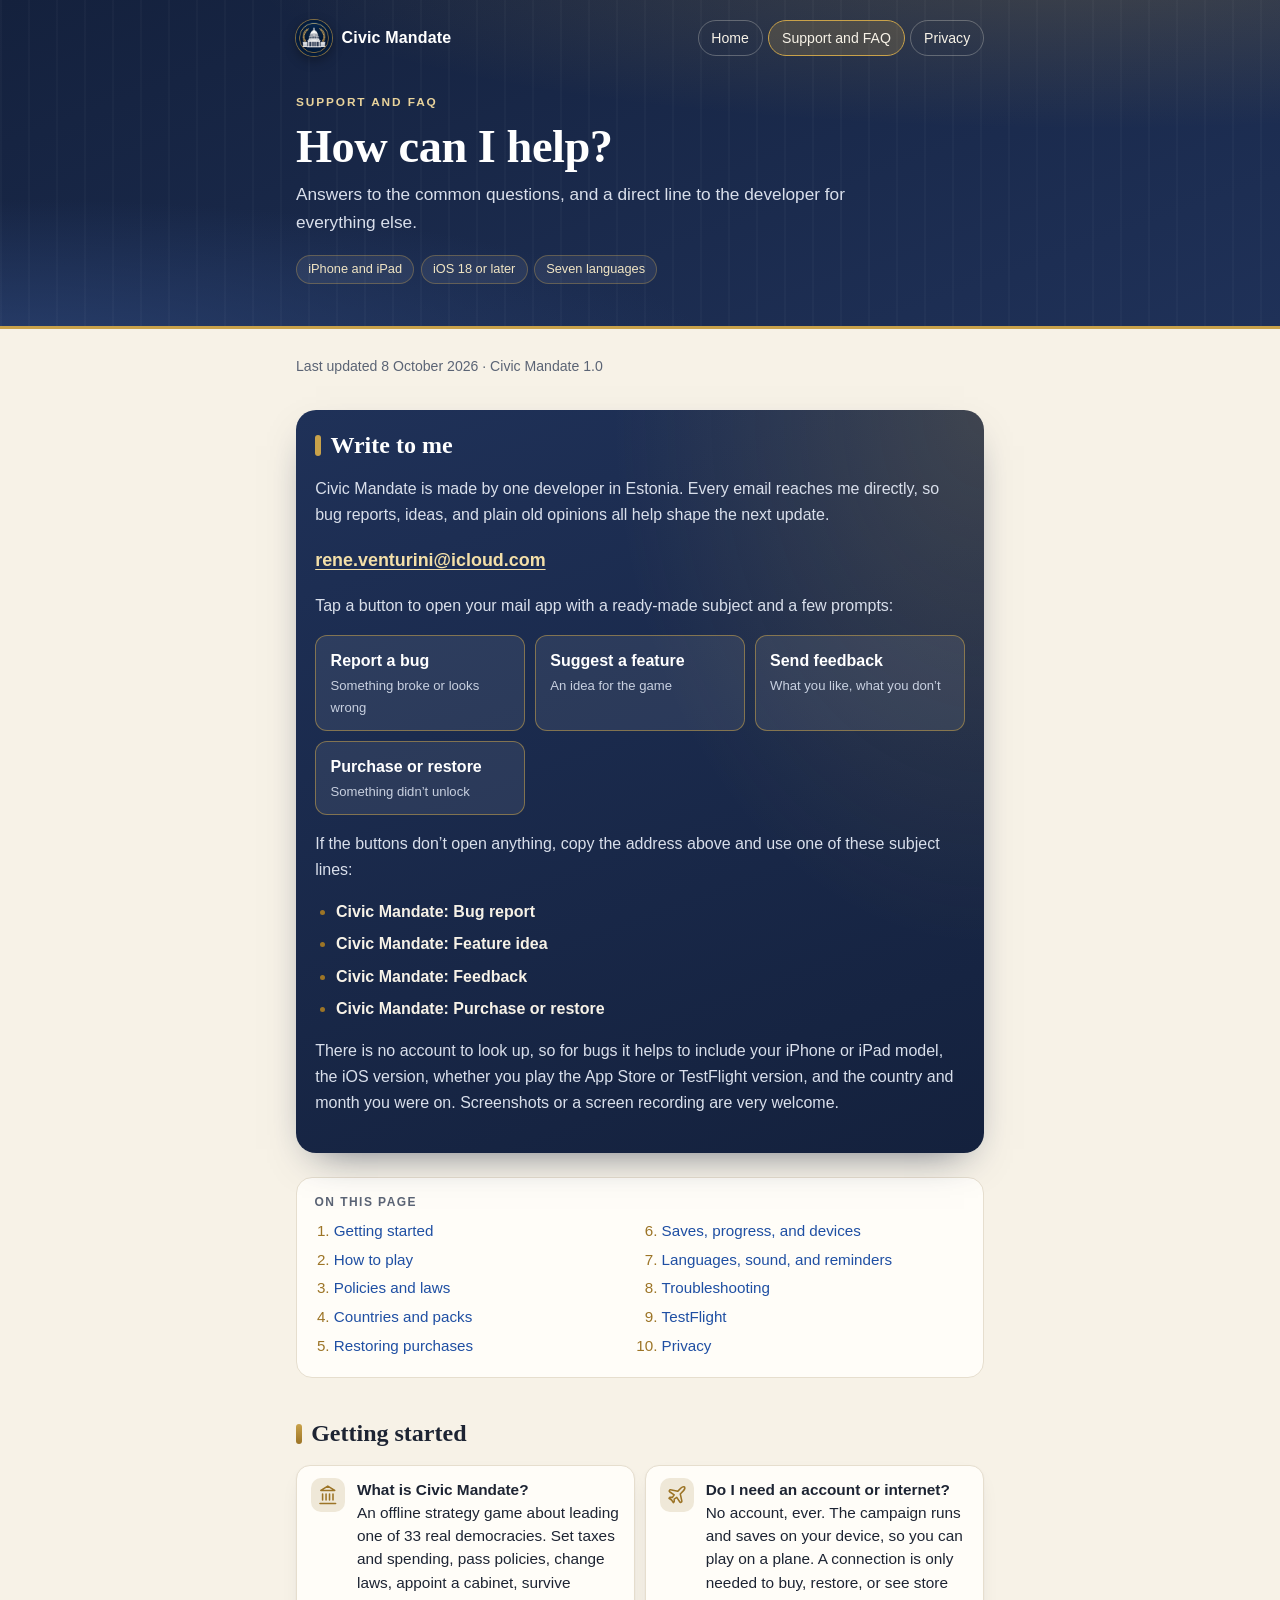
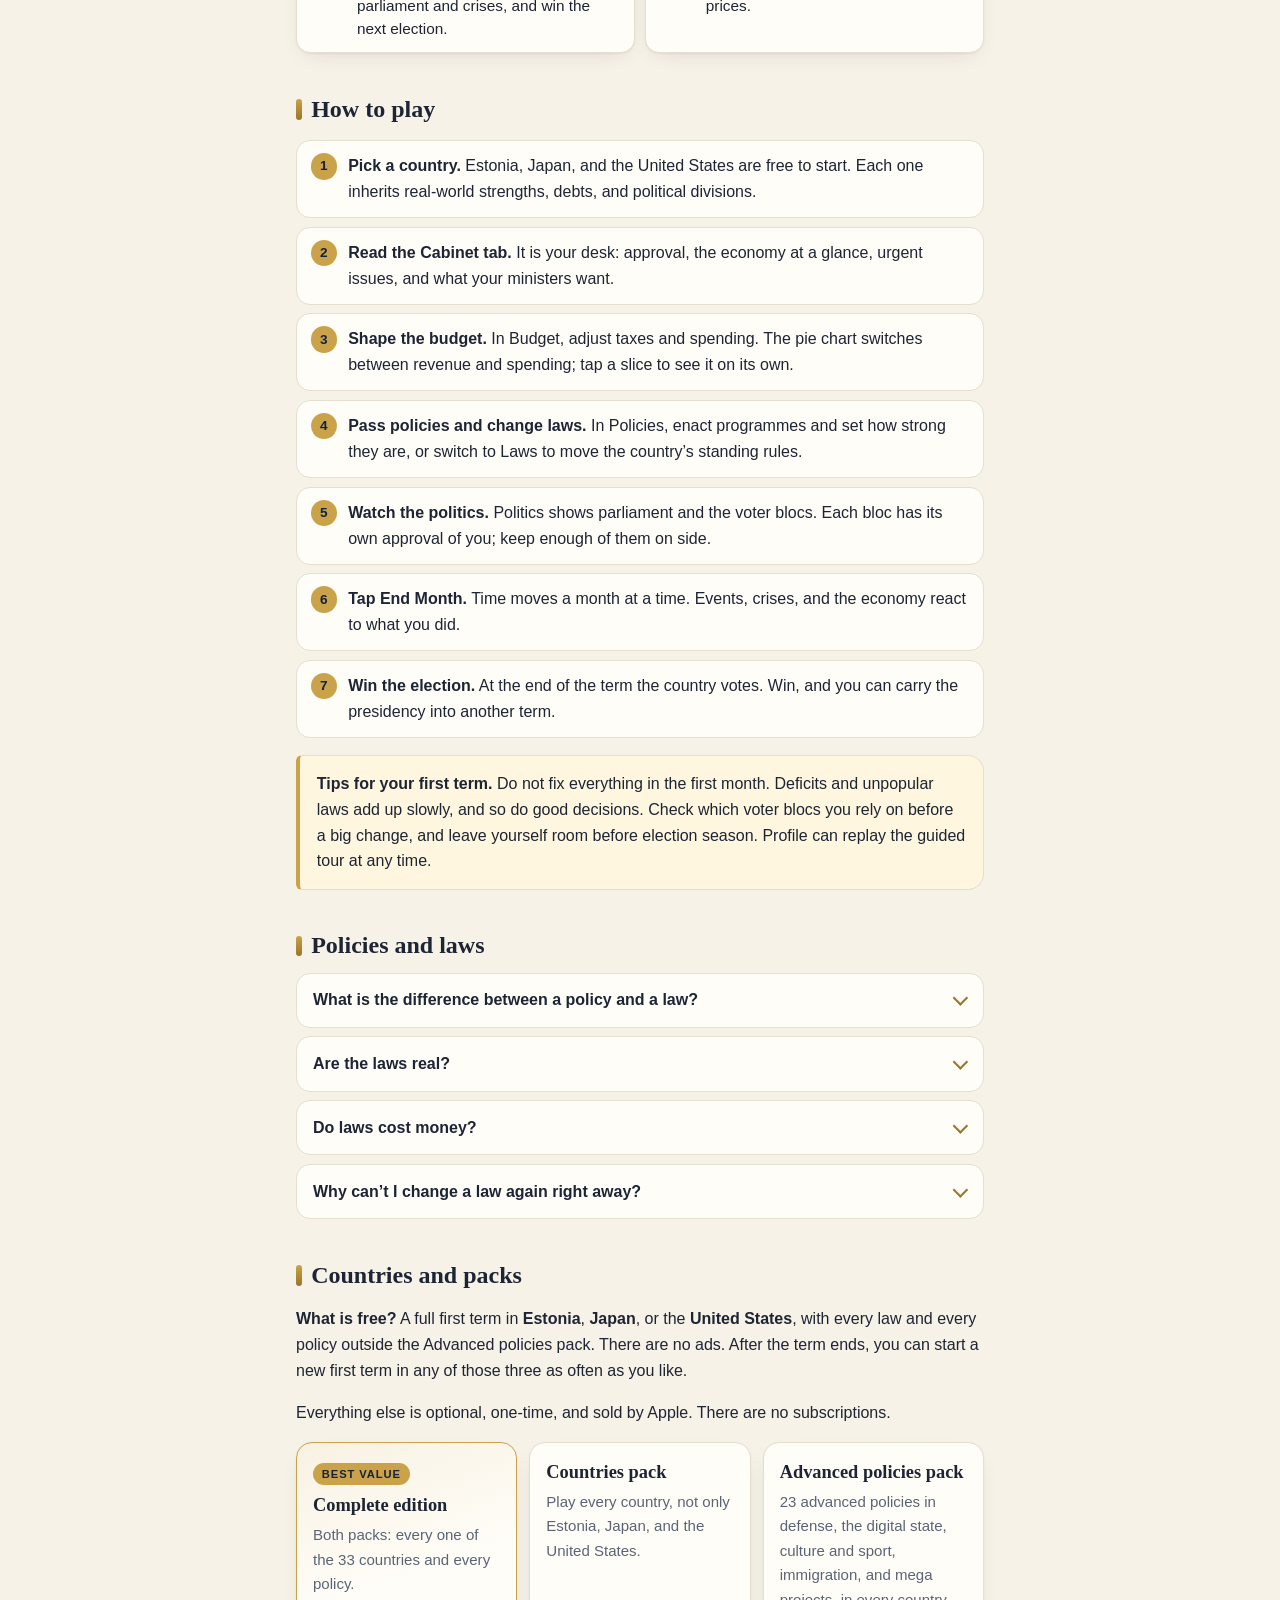
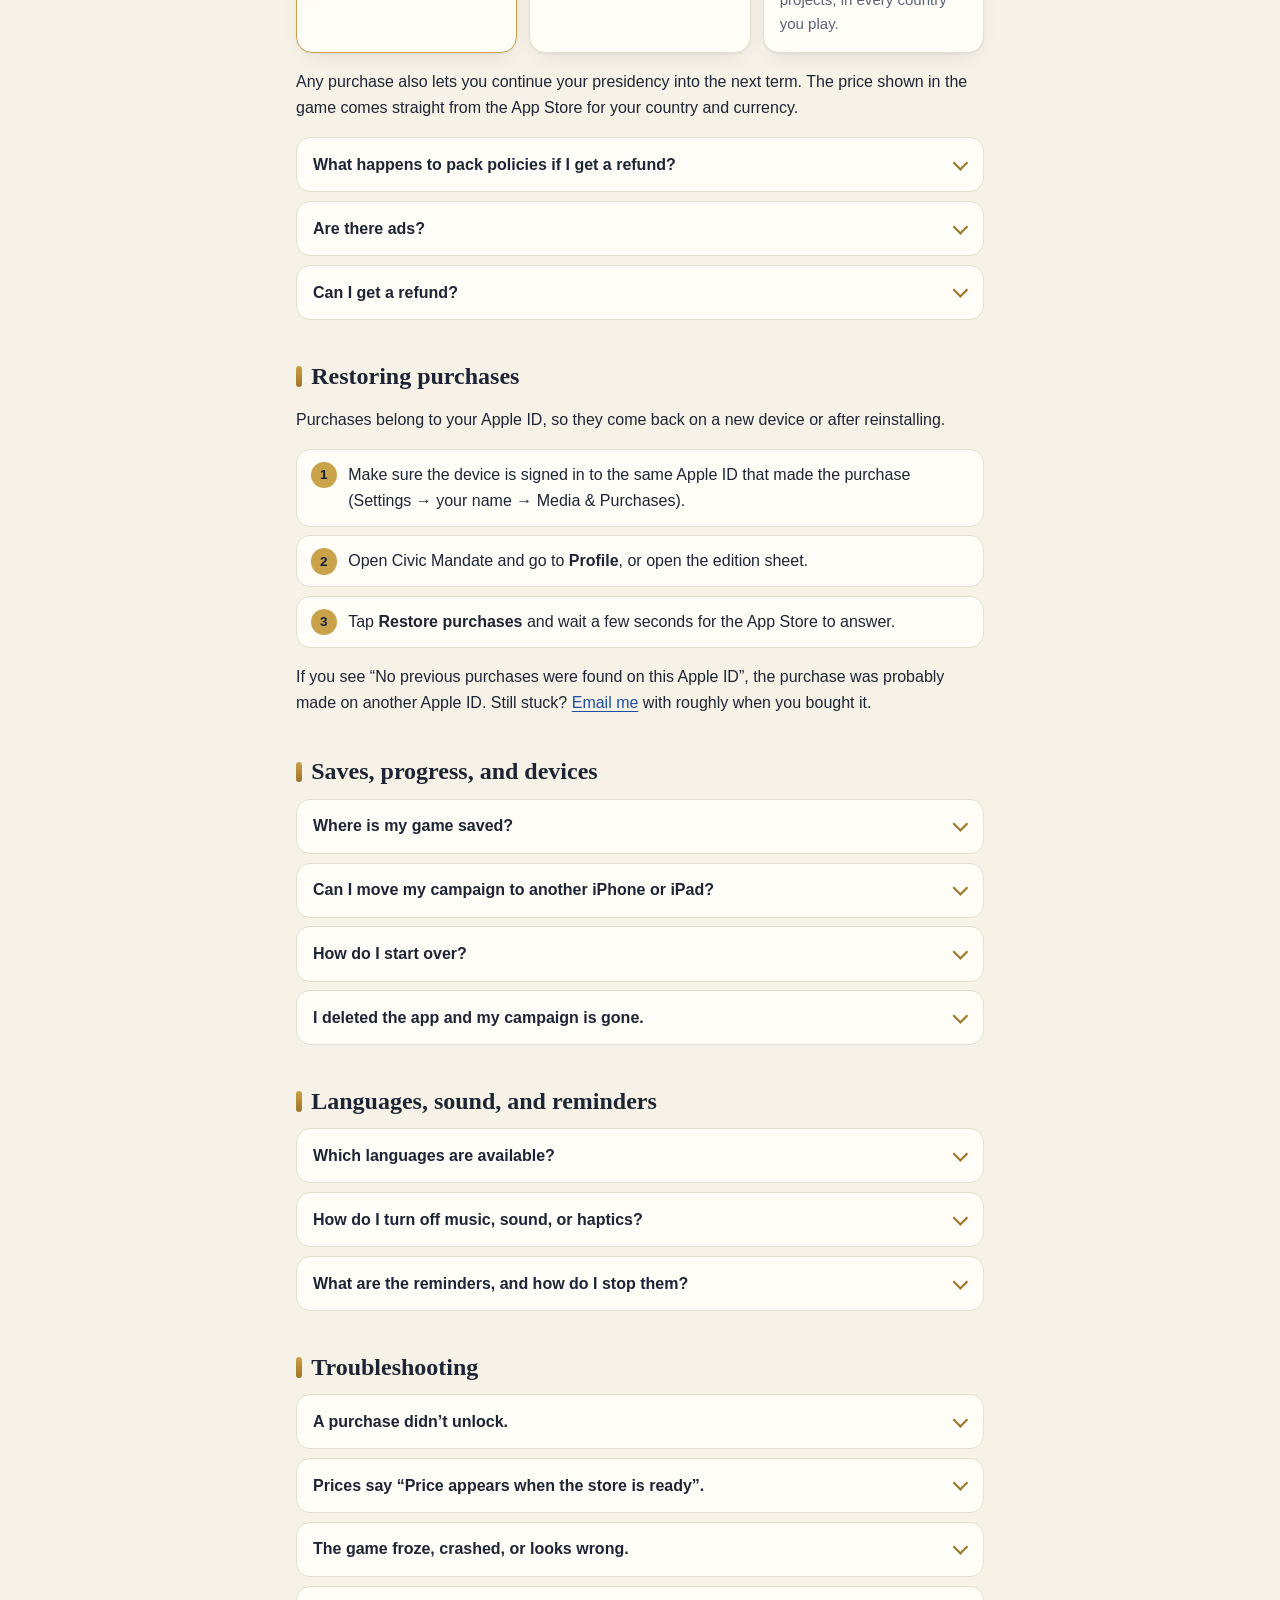
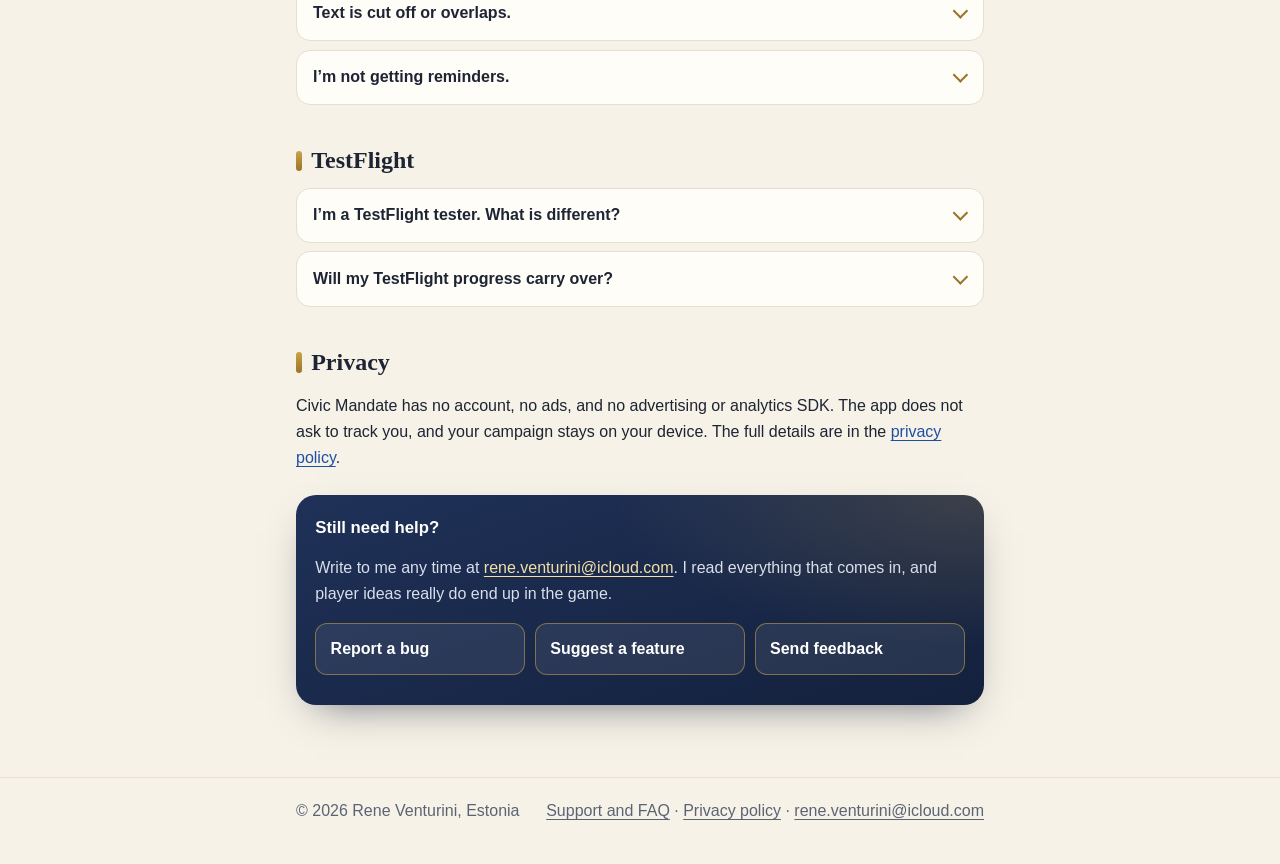
==== support.html @ d46a4f4b "Publish the Civic Mandate home, support and privacy pages Source: Marketing/site in ampier/Civic-Man" ====
<!DOCTYPE html>
<html lang="en">
<head>
  <meta charset="utf-8">
  <meta name="viewport" content="width=device-width, initial-scale=1, viewport-fit=cover">
  <title>Support and FAQ · Civic Mandate</title>
  <meta name="description" content="Help with Civic Mandate: how to play, laws, countries and packs, restoring purchases, saves, and troubleshooting.">
  <meta name="theme-color" content="#14213d">
  <meta property="og:title" content="Support and FAQ · Civic Mandate">
  <meta property="og:description" content="Help with Civic Mandate: how to play, laws, countries and packs, restoring purchases, saves, and troubleshooting.">
  <meta property="og:image" content="logo.png">
  <link rel="icon" href="logo.png" type="image/png">
  <link rel="apple-touch-icon" href="logo.png">
  <link rel="stylesheet" href="site.css">
</head>
<body>
  <header class="masthead">
    <div class="masthead-inner">
      <div class="topbar">
        <a class="brand" href="index.html"><img src="logo.png" alt="" width="36" height="36">Civic Mandate</a>
        <nav aria-label="Site">
          <a href="index.html">Home</a>
          <a href="support.html" aria-current="page">Support and FAQ</a>
          <a href="privacy.html">Privacy</a>
        </nav>
      </div>
      <div class="hero">
        <p class="eyebrow">Support and FAQ</p>
        <h1>How can I help?</h1>
        <p class="lede">Answers to the common questions, and a direct line to the developer for everything else.</p>
        <ul class="pills">
          <li>iPhone and iPad</li>
          <li>iOS 18 or later</li>
          <li>Seven languages</li>
        </ul>
      </div>
    </div>
  </header>

  <main>
    <p class="meta">Last updated 8 October 2026 · Civic Mandate 1.0</p>

    <section class="contact" id="contact">
      <h2>Write to me</h2>
      <p>Civic Mandate is made by one developer in Estonia. Every email reaches me directly, so bug reports, ideas, and plain old opinions all help shape the next update.</p>
      <p class="address"><a href="mailto:rene.venturini@icloud.com">rene.venturini@icloud.com</a></p>
      <p>Tap a button to open your mail app with a ready-made subject and a few prompts:</p>
      <div class="buttons">
        <a class="button" href="mailto:rene.venturini@icloud.com?subject=Civic%20Mandate%3A%20Bug%20report&amp;body=Hi%20Rene%2C%0A%0AWhat%20happened%3A%0A%0AWhat%20I%20expected%3A%0A%0AHow%20to%20get%20there%20%28country%2C%20month%2C%20screen%29%3A%0A%0ADevice%20%28iPhone%20or%20iPad%20model%29%3A%0AiOS%20version%3A%0AApp%20Store%20or%20TestFlight%20%28build%20number%20if%20TestFlight%29%3A%0A%0AScreenshots%20or%20a%20screen%20recording%20help%20a%20lot.%0A">Report a bug<small>Something broke or looks wrong</small></a>
        <a class="button" href="mailto:rene.venturini@icloud.com?subject=Civic%20Mandate%3A%20Feature%20idea&amp;body=Hi%20Rene%2C%0A%0AMy%20idea%3A%0A%0AWhy%20it%20would%20make%20the%20game%20better%3A%0A%0ACountry%20or%20screen%20it%20relates%20to%20%28optional%29%3A%0A">Suggest a feature<small>An idea for the game</small></a>
        <a class="button" href="mailto:rene.venturini@icloud.com?subject=Civic%20Mandate%3A%20Feedback&amp;body=Hi%20Rene%2C%0A%0AWhat%20I%20enjoy%3A%0A%0AWhat%20could%20be%20better%3A%0A%0AAnything%20else%3A%0A">Send feedback<small>What you like, what you don’t</small></a>
        <a class="button" href="mailto:rene.venturini@icloud.com?subject=Civic%20Mandate%3A%20Purchase%20or%20restore&amp;body=Hi%20Rene%2C%0A%0AWhat%20I%20bought%20%28Complete%20edition%2C%20Countries%20pack%2C%20or%20Advanced%20policies%20pack%29%3A%0AApproximate%20date%20and%20time%20of%20purchase%3A%0AWhat%20happens%20when%20I%20tap%20Restore%20purchases%3A%0A%0ADevice%20%28iPhone%20or%20iPad%20model%29%3A%0AiOS%20version%3A%0AApp%20Store%20or%20TestFlight%20%28build%20number%20if%20TestFlight%29%3A%0A">Purchase or restore<small>Something didn’t unlock</small></a>
      </div>
      <p>If the buttons don’t open anything, copy the address above and use one of these subject lines:</p>
      <ul>
        <li><strong>Civic Mandate: Bug report</strong></li>
        <li><strong>Civic Mandate: Feature idea</strong></li>
        <li><strong>Civic Mandate: Feedback</strong></li>
        <li><strong>Civic Mandate: Purchase or restore</strong></li>
      </ul>
      <p>There is no account to look up, so for bugs it helps to include your iPhone or iPad model, the iOS version, whether you play the App Store or TestFlight version, and the country and month you were on. Screenshots or a screen recording are very welcome.</p>
    </section>

    <nav class="toc" aria-label="On this page">
      <strong>On this page</strong>
      <ol>
        <li><a href="#getting-started">Getting started</a></li>
        <li><a href="#how-to-play">How to play</a></li>
        <li><a href="#laws">Policies and laws</a></li>
        <li><a href="#countries-and-purchases">Countries and packs</a></li>
        <li><a href="#restore">Restoring purchases</a></li>
        <li><a href="#saves">Saves, progress, and devices</a></li>
        <li><a href="#settings">Languages, sound, and reminders</a></li>
        <li><a href="#troubleshooting">Troubleshooting</a></li>
        <li><a href="#testflight">TestFlight</a></li>
        <li><a href="#privacy">Privacy</a></li>
      </ol>
    </nav>

    <h2 id="getting-started">Getting started</h2>
    <ul class="glance">
      <li><svg class="ico" viewBox="0 0 24 24" aria-hidden="true"><line x1="3" x2="21" y1="22" y2="22"/><line x1="6" x2="6" y1="18" y2="11"/><line x1="10" x2="10" y1="18" y2="11"/><line x1="14" x2="14" y1="18" y2="11"/><line x1="18" x2="18" y1="18" y2="11"/><polygon points="12 2 20 7 4 7"/></svg><span><strong>What is Civic Mandate?</strong> An offline strategy game about leading one of 33 real democracies. Set taxes and spending, pass policies, change laws, appoint a cabinet, survive parliament and crises, and win the next election.</span></li>
      <li><svg class="ico" viewBox="0 0 24 24" aria-hidden="true"><path d="M17.8 19.2 16 11l3.5-3.5C21 6 21.5 4 21 3c-1-.5-3 0-4.5 1.5L13 8 4.8 6.2c-.5-.1-.9.1-1.1.5l-.3.5c-.2.5-.1 1 .3 1.3L9 12l-2 3H4l-1 1 3 2 2 3 1-1v-3l3-2 3.5 5.3c.3.4.8.5 1.3.3l.5-.2c.4-.3.6-.7.5-1.2z"/></svg><span><strong>Do I need an account or internet?</strong> No account, ever. The campaign runs and saves on your device, so you can play on a plane. A connection is only needed to buy, restore, or see store prices.</span></li>
    </ul>

    <h2 id="how-to-play">How to play</h2>
    <ol class="steps">
      <li><strong>Pick a country.</strong> Estonia, Japan, and the United States are free to start. Each one inherits real-world strengths, debts, and political divisions.</li>
      <li><strong>Read the Cabinet tab.</strong> It is your desk: approval, the economy at a glance, urgent issues, and what your ministers want.</li>
      <li><strong>Shape the budget.</strong> In Budget, adjust taxes and spending. The pie chart switches between revenue and spending; tap a slice to see it on its own.</li>
      <li><strong>Pass policies and change laws.</strong> In Policies, enact programmes and set how strong they are, or switch to Laws to move the country’s standing rules.</li>
      <li><strong>Watch the politics.</strong> Politics shows parliament and the voter blocs. Each bloc has its own approval of you; keep enough of them on side.</li>
      <li><strong>Tap End Month.</strong> Time moves a month at a time. Events, crises, and the economy react to what you did.</li>
      <li><strong>Win the election.</strong> At the end of the term the country votes. Win, and you can carry the presidency into another term.</li>
    </ol>
    <div class="callout">
      <p><strong>Tips for your first term.</strong> Do not fix everything in the first month. Deficits and unpopular laws add up slowly, and so do good decisions. Check which voter blocs you rely on before a big change, and leave yourself room before election season. Profile can replay the guided tour at any time.</p>
    </div>

    <h2 id="laws">Policies and laws</h2>
    <details>
      <summary>What is the difference between a policy and a law?</summary>
      <p>Policies are programmes you launch, such as a new benefit or an infrastructure plan. They have a strength setting, a running cost, and supporters and opponents.</p>
      <p>Laws are the country’s standing rules, such as voting age, drug policy, or the death penalty. Every law starts at the setting the country really has today, which has no extra effect. Moving a law spends political capital, and its effects on the economy, society, and voter blocs build up month by month.</p>
    </details>
    <details>
      <summary>Are the laws real?</summary>
      <p>Yes, as closely as a game allows. Each of the 33 countries has its own law book, 546 laws in all, and each law shows the public source it was based on. Tap the source to open it in Safari. Some details are simplified, and federal countries use the national rule. If you spot something wrong, <a href="mailto:rene.venturini@icloud.com?subject=Civic%20Mandate%3A%20Feedback&amp;body=Hi%20Rene%2C%0A%0AWhat%20I%20enjoy%3A%0A%0AWhat%20could%20be%20better%3A%0A%0AAnything%20else%3A%0A">please tell me</a>.</p>
    </details>
    <details>
      <summary>Do laws cost money?</summary>
      <p>No. Every law is free in every country you can play. The Advanced policies pack only adds policies.</p>
    </details>
    <details>
      <summary>Why can’t I change a law again right away?</summary>
      <p>After a change, a law cools down until the next month. Some laws, such as tax rates, are set on the Budget tab instead, and the law screen links you there.</p>
    </details>

    <h2 id="countries-and-purchases">Countries and packs</h2>
    <p><strong>What is free?</strong> A full first term in <strong>Estonia</strong>, <strong>Japan</strong>, or the <strong>United States</strong>, with every law and every policy outside the Advanced policies pack. There are no ads. After the term ends, you can start a new first term in any of those three as often as you like.</p>
    <p>Everything else is optional, one-time, and sold by Apple. There are no subscriptions.</p>
    <div class="packs">
      <div class="pack featured">
        <span class="tag">Best value</span>
        <h3>Complete edition</h3>
        <p>Both packs: every one of the 33 countries and every policy.</p>
      </div>
      <div class="pack">
        <h3>Countries pack</h3>
        <p>Play every country, not only Estonia, Japan, and the United States.</p>
      </div>
      <div class="pack">
        <h3>Advanced policies pack</h3>
        <p>23 advanced policies in defense, the digital state, culture and sport, immigration, and mega projects, in every country you play.</p>
      </div>
    </div>
    <p>Any purchase also lets you continue your presidency into the next term. The price shown in the game comes straight from the App Store for your country and currency.</p>
    <details>
      <summary>What happens to pack policies if I get a refund?</summary>
      <p>Policies you already enacted from the Advanced policies pack stay in force. Only new enactments need the pack.</p>
    </details>
    <details>
      <summary>Are there ads?</summary>
      <p>No. Civic Mandate shows no ads and contains no advertising SDK, and the game does not ask you to allow tracking.</p>
    </details>
    <details>
      <summary>Can I get a refund?</summary>
      <p>Apple handles all payments, so refunds are requested from Apple at <a href="https://reportaproblem.apple.com/">reportaproblem.apple.com</a>. I can’t see or change your payment. If a purchase didn’t work as expected, please <a href="mailto:rene.venturini@icloud.com?subject=Civic%20Mandate%3A%20Purchase%20or%20restore&amp;body=Hi%20Rene%2C%0A%0AWhat%20I%20bought%20%28Complete%20edition%2C%20Countries%20pack%2C%20or%20Advanced%20policies%20pack%29%3A%0AApproximate%20date%20and%20time%20of%20purchase%3A%0AWhat%20happens%20when%20I%20tap%20Restore%20purchases%3A%0A%0ADevice%20%28iPhone%20or%20iPad%20model%29%3A%0AiOS%20version%3A%0AApp%20Store%20or%20TestFlight%20%28build%20number%20if%20TestFlight%29%3A%0A">email me</a> as well so I can fix the cause.</p>
    </details>

    <h2 id="restore">Restoring purchases</h2>
    <p>Purchases belong to your Apple ID, so they come back on a new device or after reinstalling.</p>
    <ol class="steps">
      <li>Make sure the device is signed in to the same Apple ID that made the purchase (Settings → your name → Media &amp; Purchases).</li>
      <li>Open Civic Mandate and go to <strong>Profile</strong>, or open the edition sheet.</li>
      <li>Tap <strong>Restore purchases</strong> and wait a few seconds for the App Store to answer.</li>
    </ol>
    <p>If you see “No previous purchases were found on this Apple ID”, the purchase was probably made on another Apple ID. Still stuck? <a href="mailto:rene.venturini@icloud.com?subject=Civic%20Mandate%3A%20Purchase%20or%20restore&amp;body=Hi%20Rene%2C%0A%0AWhat%20I%20bought%20%28Complete%20edition%2C%20Countries%20pack%2C%20or%20Advanced%20policies%20pack%29%3A%0AApproximate%20date%20and%20time%20of%20purchase%3A%0AWhat%20happens%20when%20I%20tap%20Restore%20purchases%3A%0A%0ADevice%20%28iPhone%20or%20iPad%20model%29%3A%0AiOS%20version%3A%0AApp%20Store%20or%20TestFlight%20%28build%20number%20if%20TestFlight%29%3A%0A">Email me</a> with roughly when you bought it.</p>

    <h2 id="saves">Saves, progress, and devices</h2>
    <details>
      <summary>Where is my game saved?</summary>
      <p>On your device only. The game saves automatically as you play. There is no cloud save in this version.</p>
    </details>
    <details>
      <summary>Can I move my campaign to another iPhone or iPad?</summary>
      <p>Not directly. Purchases move with your Apple ID, but the campaign stays on the device where you played it. An iPhone backup or Quick Start transfer to a new phone normally brings app data along.</p>
    </details>
    <details>
      <summary>How do I start over?</summary>
      <p>Start a new game from the home screen, or reset the save in Profile under Danger zone. A reset clears the current campaign and keeps your settings, such as language.</p>
    </details>
    <details>
      <summary>I deleted the app and my campaign is gone.</summary>
      <p>Deleting the app deletes its on-device save, and there is no server copy, so it can’t be recovered. Your purchases can always be restored.</p>
    </details>

    <h2 id="settings">Languages, sound, and reminders</h2>
    <details>
      <summary>Which languages are available?</summary>
      <p>English, German, French, Italian, Spanish, Japanese, and Simplified Chinese, including every law. On first launch the game suggests your device language, and you can change it any time in Profile.</p>
    </details>
    <details>
      <summary>How do I turn off music, sound, or haptics?</summary>
      <p>Each has a switch in Profile. Music starts off. The Ring/Silent switch also mutes music and effects.</p>
    </details>
    <details>
      <summary>What are the reminders, and how do I stop them?</summary>
      <p>If you allow notifications, the game can send at most one local reminder a day, never between 22:00 and 08:00, and it waits longer if you leave them unread. There are no push notifications from a server. Turn reminders off in Profile, or in iOS Settings → Civic Mandate → Notifications.</p>
    </details>

    <h2 id="troubleshooting">Troubleshooting</h2>
    <details>
      <summary>A purchase didn’t unlock.</summary>
      <p>Tap <strong>Restore purchases</strong> in Profile on the same Apple ID that paid, and check that the device is online. If it still doesn’t unlock, <a href="mailto:rene.venturini@icloud.com?subject=Civic%20Mandate%3A%20Purchase%20or%20restore&amp;body=Hi%20Rene%2C%0A%0AWhat%20I%20bought%20%28Complete%20edition%2C%20Countries%20pack%2C%20or%20Advanced%20policies%20pack%29%3A%0AApproximate%20date%20and%20time%20of%20purchase%3A%0AWhat%20happens%20when%20I%20tap%20Restore%20purchases%3A%0A%0ADevice%20%28iPhone%20or%20iPad%20model%29%3A%0AiOS%20version%3A%0AApp%20Store%20or%20TestFlight%20%28build%20number%20if%20TestFlight%29%3A%0A">email me</a> with the approximate time of purchase. Apple keeps the receipt, so I can’t look it up myself, but I can help work out what went wrong.</p>
    </details>
    <details>
      <summary>Prices say “Price appears when the store is ready”.</summary>
      <p>The game is waiting for the App Store. Check your connection, wait a moment, and reopen the edition sheet. Screen Time purchase restrictions can also block it.</p>
    </details>
    <details>
      <summary>The game froze, crashed, or looks wrong.</summary>
      <ol>
        <li>Close the app fully (swipe it away in the app switcher) and open it again. Your progress is saved.</li>
        <li>Update to the latest version from the App Store.</li>
        <li>Restart the device.</li>
      </ol>
      <p>If it keeps happening, please <a href="mailto:rene.venturini@icloud.com?subject=Civic%20Mandate%3A%20Bug%20report&amp;body=Hi%20Rene%2C%0A%0AWhat%20happened%3A%0A%0AWhat%20I%20expected%3A%0A%0AHow%20to%20get%20there%20%28country%2C%20month%2C%20screen%29%3A%0A%0ADevice%20%28iPhone%20or%20iPad%20model%29%3A%0AiOS%20version%3A%0AApp%20Store%20or%20TestFlight%20%28build%20number%20if%20TestFlight%29%3A%0A%0AScreenshots%20or%20a%20screen%20recording%20help%20a%20lot.%0A">send a bug report</a> with what you tapped just before. A screen recording is ideal.</p>
    </details>
    <details>
      <summary>Text is cut off or overlaps.</summary>
      <p>Very large text sizes can squeeze some screens. Tell me which screen, language, and text size, plus a screenshot, and I’ll fix it.</p>
    </details>
    <details>
      <summary>I’m not getting reminders.</summary>
      <p>Check that reminders are on in Profile and that notifications are allowed in iOS Settings → Civic Mandate. Focus modes can hold them back.</p>
    </details>

    <h2 id="testflight">TestFlight</h2>
    <details>
      <summary>I’m a TestFlight tester. What is different?</summary>
      <ul>
        <li>TestFlight builds are previews. They can contain unfinished features and bugs, and they expire after 90 days.</li>
        <li>Purchases in TestFlight use Apple’s test environment. You are not charged, and they do not carry over to the App Store version.</li>
        <li>To send feedback, take a screenshot while playing and tap Share Beta Feedback, or use the TestFlight app. Email works too.</li>
      </ul>
    </details>
    <details>
      <summary>Will my TestFlight progress carry over?</summary>
      <p>Usually yes on the same device, because both versions use the same on-device save. Sometimes a test build changes the save format, so don’t rely on it.</p>
    </details>

    <h2 id="privacy">Privacy</h2>
    <p>Civic Mandate has no account, no ads, and no advertising or analytics SDK. The app does not ask to track you, and your campaign stays on your device. The full details are in the <a href="privacy.html">privacy policy</a>.</p>

    <section class="contact">
      <h3>Still need help?</h3>
      <p>Write to me any time at <a href="mailto:rene.venturini@icloud.com">rene.venturini@icloud.com</a>. I read everything that comes in, and player ideas really do end up in the game.</p>
      <div class="buttons">
        <a class="button" href="mailto:rene.venturini@icloud.com?subject=Civic%20Mandate%3A%20Bug%20report&amp;body=Hi%20Rene%2C%0A%0AWhat%20happened%3A%0A%0AWhat%20I%20expected%3A%0A%0AHow%20to%20get%20there%20%28country%2C%20month%2C%20screen%29%3A%0A%0ADevice%20%28iPhone%20or%20iPad%20model%29%3A%0AiOS%20version%3A%0AApp%20Store%20or%20TestFlight%20%28build%20number%20if%20TestFlight%29%3A%0A%0AScreenshots%20or%20a%20screen%20recording%20help%20a%20lot.%0A">Report a bug</a>
        <a class="button" href="mailto:rene.venturini@icloud.com?subject=Civic%20Mandate%3A%20Feature%20idea&amp;body=Hi%20Rene%2C%0A%0AMy%20idea%3A%0A%0AWhy%20it%20would%20make%20the%20game%20better%3A%0A%0ACountry%20or%20screen%20it%20relates%20to%20%28optional%29%3A%0A">Suggest a feature</a>
        <a class="button" href="mailto:rene.venturini@icloud.com?subject=Civic%20Mandate%3A%20Feedback&amp;body=Hi%20Rene%2C%0A%0AWhat%20I%20enjoy%3A%0A%0AWhat%20could%20be%20better%3A%0A%0AAnything%20else%3A%0A">Send feedback</a>
      </div>
    </section>
  </main>

  <footer>
    <div class="inner">
      <p>© 2026 Rene Venturini, Estonia</p>
      <p><a href="support.html">Support and FAQ</a> · <a href="privacy.html">Privacy policy</a> · <a href="mailto:rene.venturini@icloud.com">rene.venturini@icloud.com</a></p>
    </div>
  </footer>
</body>
</html>
---- site.css ----
/* Civic Mandate public pages: home, privacy, support/FAQ.
   Navy, cream and gold, like the game. Phone first, light and dark. */
:root {
  color-scheme: light dark;
  --navy: #14213d;
  --navy-2: #1f3158;
  --navy-3: #2a4170;
  --gold: #c9a24a;
  --gold-deep: #9c7426;
  --bg: #f7f2e7;
  --card: #fffdf8;
  --ink: #1d2433;
  --muted: #5b6475;
  --line: #e6dece;
  --link: #1f4fa3;
  --chip: #efe8d8;
  --callout: #fff6df;
  --shadow: 0 1px 2px rgba(20, 33, 61, 0.06), 0 8px 24px -12px rgba(20, 33, 61, 0.18);
  --radius: 16px;
  --serif: "New York", "Iowan Old Style", Georgia, "Times New Roman", serif;
  --sans: -apple-system, BlinkMacSystemFont, "SF Pro Text", "Segoe UI", Roboto, Helvetica, Arial, sans-serif;
}

@media (prefers-color-scheme: dark) {
  :root {
    --bg: #0d1526;
    --card: #152036;
    --ink: #e8ebf2;
    --muted: #a3acbe;
    --line: #26344f;
    --link: #8fb4ff;
    --chip: #1d2a45;
    --callout: #1d2638;
    --gold-deep: #e0bd6b;
    --shadow: 0 1px 2px rgba(0, 0, 0, 0.3), 0 10px 28px -14px rgba(0, 0, 0, 0.6);
  }
}

* { box-sizing: border-box; }

html { font-size: 100%; scroll-behavior: smooth; -webkit-text-size-adjust: 100%; }
@media (prefers-reduced-motion: reduce) { html { scroll-behavior: auto; } }

body {
  margin: 0;
  font-family: var(--sans);
  line-height: 1.62;
  color: var(--ink);
  background: var(--bg);
  overflow-wrap: break-word;
}

a { color: var(--link); text-underline-offset: 3px; text-decoration-thickness: 1px; }
a:hover { text-decoration-thickness: 2px; }
a:focus-visible, summary:focus-visible { outline: 3px solid var(--gold); outline-offset: 2px; border-radius: 6px; }

.ico {
  width: 1.25rem;
  height: 1.25rem;
  flex: none;
  fill: none;
  stroke: currentColor;
  stroke-width: 1.8;
  stroke-linecap: round;
  stroke-linejoin: round;
}

/* ---------- Header ---------- */
.masthead {
  position: relative;
  color: #f7f2e7;
  background:
    radial-gradient(120% 90% at 85% -10%, rgba(201, 162, 74, 0.22) 0%, rgba(201, 162, 74, 0) 55%),
    radial-gradient(80% 70% at 0% 110%, rgba(42, 65, 112, 0.9) 0%, rgba(42, 65, 112, 0) 70%),
    linear-gradient(160deg, var(--navy) 0%, var(--navy-2) 100%);
  border-bottom: 3px solid var(--gold);
  overflow: hidden;
}
.masthead::after {
  /* Faint column rhythm, like the seal's portico. */
  content: "";
  position: absolute;
  inset: 0;
  background: repeating-linear-gradient(90deg, rgba(255, 255, 255, 0.025) 0 2px, transparent 2px 28px);
  pointer-events: none;
}
.masthead-inner {
  position: relative;
  z-index: 1;
  max-width: 46rem;
  margin: 0 auto;
  padding: 1rem 1rem 2rem;
}
.topbar {
  display: flex;
  flex-wrap: wrap;
  align-items: center;
  justify-content: space-between;
  gap: 0.75rem;
}
.brand {
  display: inline-flex;
  align-items: center;
  gap: 0.6rem;
  color: #fff;
  text-decoration: none;
  font-weight: 600;
  letter-spacing: 0.01em;
}
.brand img {
  width: 2.25rem;
  height: 2.25rem;
  border-radius: 50%;
  box-shadow: 0 0 0 1px rgba(201, 162, 74, 0.6), 0 4px 12px rgba(0, 0, 0, 0.35);
}
.masthead nav { display: flex; flex-wrap: wrap; gap: 0.35rem; }
.masthead nav a {
  color: #f7f2e7;
  text-decoration: none;
  font-size: 0.88rem;
  padding: 0.32rem 0.8rem;
  border: 1px solid rgba(247, 242, 231, 0.28);
  border-radius: 999px;
  transition: background-color 0.15s, border-color 0.15s;
}
.masthead nav a:hover { background: rgba(247, 242, 231, 0.1); }
.masthead nav a[aria-current="page"] { background: rgba(201, 162, 74, 0.2); border-color: var(--gold); }

.hero { margin-top: 2rem; }
.eyebrow {
  display: inline-block;
  font-size: 0.74rem;
  font-weight: 600;
  letter-spacing: 0.16em;
  text-transform: uppercase;
  color: #e9d39b;
  margin: 0 0 0.6rem;
}
.masthead h1 {
  font-family: var(--serif);
  font-weight: 700;
  font-size: clamp(2rem, 7vw, 2.9rem);
  line-height: 1.08;
  letter-spacing: -0.01em;
  margin: 0 0 0.6rem;
  color: #fff;
}
.masthead .lede { margin: 0; color: #d9dfeb; font-size: 1.08rem; max-width: 36rem; }
.pills { display: flex; flex-wrap: wrap; gap: 0.4rem; margin: 1.1rem 0 0; padding: 0; list-style: none; }
.pills li {
  margin: 0;
  font-size: 0.8rem;
  color: #f1e5c4;
  background: rgba(255, 255, 255, 0.07);
  border: 1px solid rgba(201, 162, 74, 0.35);
  border-radius: 999px;
  padding: 0.2rem 0.7rem;
}

/* Home hero with the seal */
.hero-home { display: grid; gap: 1.25rem; align-items: center; }
.hero-home .seal {
  width: 7.5rem;
  height: 7.5rem;
  border-radius: 50%;
  box-shadow: 0 0 0 2px rgba(201, 162, 74, 0.7), 0 18px 40px -10px rgba(0, 0, 0, 0.6);
}
@media (min-width: 40rem) {
  .hero-home { grid-template-columns: auto 1fr; gap: 1.75rem; }
  .hero-home .seal { width: 9.5rem; height: 9.5rem; }
}

/* ---------- Main column ---------- */
main {
  max-width: 46rem;
  margin: 0 auto;
  padding: 1.5rem 1rem 3rem;
}

h2 {
  font-family: var(--serif);
  font-size: 1.5rem;
  line-height: 1.22;
  color: var(--ink);
  margin: 2.6rem 0 0.75rem;
  scroll-margin-top: 1rem;
  display: flex;
  align-items: center;
  gap: 0.6rem;
}
h2::before {
  content: "";
  width: 0.35rem;
  height: 1.3rem;
  border-radius: 4px;
  background: linear-gradient(var(--gold), var(--gold-deep));
  flex: none;
}
h3 {
  font-size: 1.05rem;
  line-height: 1.35;
  color: var(--ink);
  margin: 1.4rem 0 0.3rem;
  scroll-margin-top: 1rem;
}

p, li { font-size: 1rem; }
ul, ol { padding-left: 1.3rem; }
li + li { margin-top: 0.4rem; }
li::marker { color: var(--gold-deep); }
code { font-size: 0.9em; background: var(--chip); padding: 0.08rem 0.35rem; border-radius: 5px; }
hr { border: 0; border-top: 1px solid var(--line); margin: 2rem 0; }

.meta {
  display: inline-flex;
  flex-wrap: wrap;
  gap: 0.35rem 0.9rem;
  color: var(--muted);
  font-size: 0.88rem;
  margin: 0 0 0.5rem;
}

/* ---------- Cards ---------- */
.card {
  background: var(--card);
  border: 1px solid var(--line);
  border-radius: var(--radius);
  padding: 1.1rem 1.15rem;
  margin: 1rem 0;
  box-shadow: var(--shadow);
}
.card > :first-child { margin-top: 0; }
.card > :last-child { margin-bottom: 0; }

.grid { display: grid; gap: 0.75rem; margin: 1rem 0; }
@media (min-width: 36rem) { .grid-2 { grid-template-columns: 1fr 1fr; } }
.grid .card { margin: 0; }
.grid .card h3 { margin-top: 0; }

.callout {
  background: var(--callout);
  border: 1px solid var(--line);
  border-left: 4px solid var(--gold);
  border-radius: 6px var(--radius) var(--radius) 6px;
  padding: 0.9rem 1.05rem;
  margin: 1.1rem 0;
}
.callout > :first-child { margin-top: 0; }
.callout > :last-child { margin-bottom: 0; }

/* Privacy label badge */
.label-card {
  display: flex;
  gap: 0.9rem;
  align-items: flex-start;
  background: var(--card);
  border: 1px solid var(--line);
  border-radius: var(--radius);
  padding: 1rem 1.1rem;
  margin: 1.1rem 0;
  box-shadow: var(--shadow);
}
.label-card .badge {
  display: grid;
  place-items: center;
  width: 2.6rem;
  height: 2.6rem;
  border-radius: 12px;
  background: linear-gradient(160deg, var(--navy-2), var(--navy));
  color: var(--gold);
  flex: none;
}
.label-card p { margin: 0.15rem 0 0; color: var(--muted); font-size: 0.95rem; }
.label-card strong { color: var(--ink); font-size: 1.05rem; }

/* ---------- At a glance ---------- */
.glance { list-style: none; padding: 0; margin: 1rem 0; display: grid; gap: 0.6rem; }
@media (min-width: 36rem) { .glance { grid-template-columns: 1fr 1fr; } }
.glance li {
  margin: 0;
  display: flex;
  gap: 0.75rem;
  align-items: flex-start;
  background: var(--card);
  border: 1px solid var(--line);
  border-radius: 14px;
  padding: 0.8rem 0.9rem;
  box-shadow: var(--shadow);
  font-size: 0.96rem;
  line-height: 1.5;
}
.glance .ico {
  color: var(--gold-deep);
  background: var(--chip);
  border-radius: 10px;
  padding: 0.4rem;
  width: 2.1rem;
  height: 2.1rem;
}
.glance strong { display: block; color: var(--ink); }

/* ---------- Packs ---------- */
.packs { display: grid; gap: 0.75rem; margin: 1rem 0; }
@media (min-width: 40rem) { .packs { grid-template-columns: repeat(3, 1fr); } }
.pack {
  position: relative;
  background: var(--card);
  border: 1px solid var(--line);
  border-radius: var(--radius);
  padding: 1.05rem 1rem 1rem;
  box-shadow: var(--shadow);
}
.pack h3 { margin: 0 0 0.35rem; font-family: var(--serif); font-size: 1.15rem; }
.pack p { margin: 0; font-size: 0.94rem; color: var(--muted); }
.pack.featured {
  border: 1.5px solid var(--gold);
  background:
    linear-gradient(160deg, rgba(201, 162, 74, 0.12), rgba(201, 162, 74, 0) 60%),
    var(--card);
}
.pack .tag {
  display: inline-block;
  font-size: 0.7rem;
  font-weight: 700;
  letter-spacing: 0.08em;
  text-transform: uppercase;
  color: var(--navy);
  background: var(--gold);
  border-radius: 999px;
  padding: 0.12rem 0.55rem;
  margin-bottom: 0.5rem;
}

/* ---------- Steps ---------- */
.steps { list-style: none; counter-reset: step; padding: 0; margin: 1rem 0; display: grid; gap: 0.55rem; }
.steps li {
  counter-increment: step;
  position: relative;
  margin: 0;
  padding: 0.75rem 0.9rem 0.75rem 3.2rem;
  background: var(--card);
  border: 1px solid var(--line);
  border-radius: 14px;
}
.steps li::before {
  content: counter(step);
  position: absolute;
  left: 0.85rem;
  top: 0.75rem;
  width: 1.65rem;
  height: 1.65rem;
  display: grid;
  place-items: center;
  border-radius: 50%;
  font-size: 0.85rem;
  font-weight: 700;
  color: var(--navy);
  background: var(--gold);
}

/* ---------- Table of contents ---------- */
.toc {
  background: var(--card);
  border: 1px solid var(--line);
  border-radius: var(--radius);
  padding: 0.9rem 1.1rem;
  margin: 1.25rem 0;
}
.toc strong {
  display: block;
  font-size: 0.75rem;
  letter-spacing: 0.12em;
  text-transform: uppercase;
  color: var(--muted);
  margin-bottom: 0.45rem;
}
.toc ol { margin: 0; padding-left: 1.2rem; columns: 2 12rem; column-gap: 1.5rem; }
.toc li { margin: 0 0 0.25rem; font-size: 0.95rem; break-inside: avoid; }
.toc a { text-decoration: none; }
.toc a:hover { text-decoration: underline; }

/* ---------- FAQ entries ---------- */
details {
  background: var(--card);
  border: 1px solid var(--line);
  border-radius: 14px;
  margin: 0.55rem 0;
  transition: box-shadow 0.15s;
}
details[open] { box-shadow: var(--shadow); }
summary {
  cursor: pointer;
  font-weight: 600;
  color: var(--ink);
  list-style: none;
  padding: 0.85rem 2.6rem 0.85rem 1rem;
  position: relative;
}
summary::-webkit-details-marker { display: none; }
summary::after {
  content: "";
  position: absolute;
  right: 1.1rem;
  top: 50%;
  width: 0.55rem;
  height: 0.55rem;
  border-right: 2px solid var(--gold-deep);
  border-bottom: 2px solid var(--gold-deep);
  transform: translateY(-70%) rotate(45deg);
  transition: transform 0.2s;
}
details[open] summary::after { transform: translateY(-30%) rotate(225deg); }
details > :not(summary) { margin-left: 1rem; margin-right: 1rem; }
details > :not(summary):first-of-type { margin-top: 0; }
details > :last-child { margin-bottom: 0.95rem; }

/* ---------- Contact ---------- */
.contact {
  position: relative;
  overflow: hidden;
  background:
    radial-gradient(90% 120% at 100% 0%, rgba(201, 162, 74, 0.2), rgba(201, 162, 74, 0) 60%),
    linear-gradient(160deg, var(--navy-2), var(--navy));
  color: #f7f2e7;
  border-radius: calc(var(--radius) + 4px);
  padding: 1.35rem 1.2rem;
  margin: 1.5rem 0;
  box-shadow: 0 16px 40px -20px rgba(20, 33, 61, 0.7);
}
.contact h2, .contact h3 { color: #fff; margin-top: 0; }
.contact h2::before { background: var(--gold); }
.contact p { color: #d9dfeb; }
.contact a { color: #f3dfa8; }
.contact .address { font-size: 1.12rem; font-weight: 600; word-break: break-all; }

.buttons {
  display: grid;
  grid-template-columns: repeat(auto-fit, minmax(11.5rem, 1fr));
  gap: 0.6rem;
  margin: 1rem 0 0.5rem;
}
a.button {
  display: block;
  text-decoration: none;
  font-weight: 600;
  padding: 0.75rem 0.9rem;
  border-radius: 12px;
  background: rgba(255, 255, 255, 0.08);
  color: #fff;
  border: 1px solid rgba(201, 162, 74, 0.55);
  transition: background-color 0.15s, transform 0.15s;
}
a.button:hover { background: rgba(201, 162, 74, 0.2); transform: translateY(-1px); }
a.button small { display: block; font-weight: 400; color: #c8d0e0; font-size: 0.82rem; margin-top: 0.1rem; }

/* ---------- Footer ---------- */
footer {
  border-top: 1px solid var(--line);
  color: var(--muted);
  font-size: 0.86rem;
}
footer .inner {
  max-width: 46rem;
  margin: 0 auto;
  padding: 1.3rem 1rem 2.5rem;
  display: flex;
  flex-wrap: wrap;
  gap: 0.4rem 1rem;
  align-items: center;
  justify-content: space-between;
}
footer p { margin: 0; }
footer a { color: var(--muted); }

@media (min-width: 40rem) {
  .masthead-inner { padding: 1.25rem 1.5rem 2.6rem; }
  main { padding-left: 1.5rem; padding-right: 1.5rem; }
  footer .inner { padding-left: 1.5rem; padding-right: 1.5rem; }
}

@media print {
  .masthead { background: none; color: #000; border-bottom: 2px solid #000; }
  .masthead h1, .brand, .masthead .lede { color: #000; }
  .masthead nav, .buttons, .toc { display: none; }
  .contact { background: none; color: #000; border: 1px solid #000; }
  .contact p, .contact a, .contact h2 { color: #000; }
  details > * { display: block; }
}
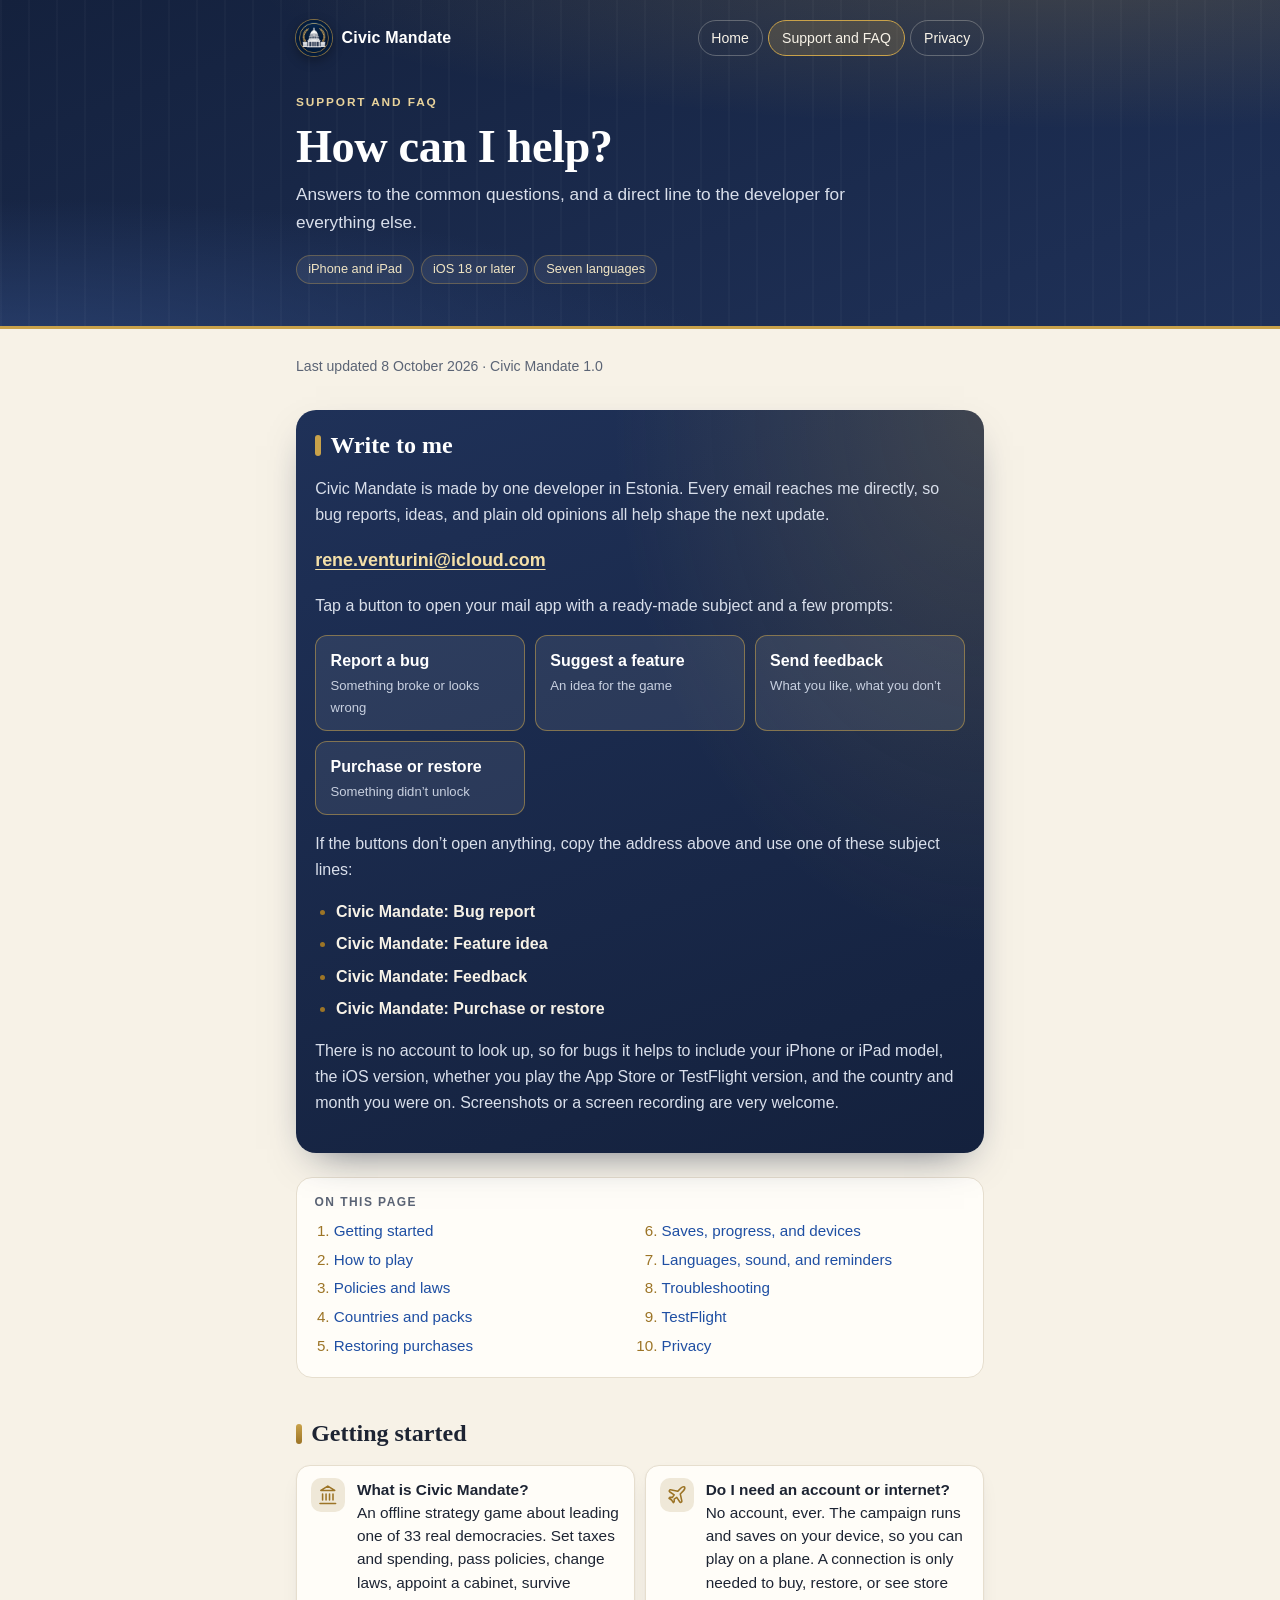
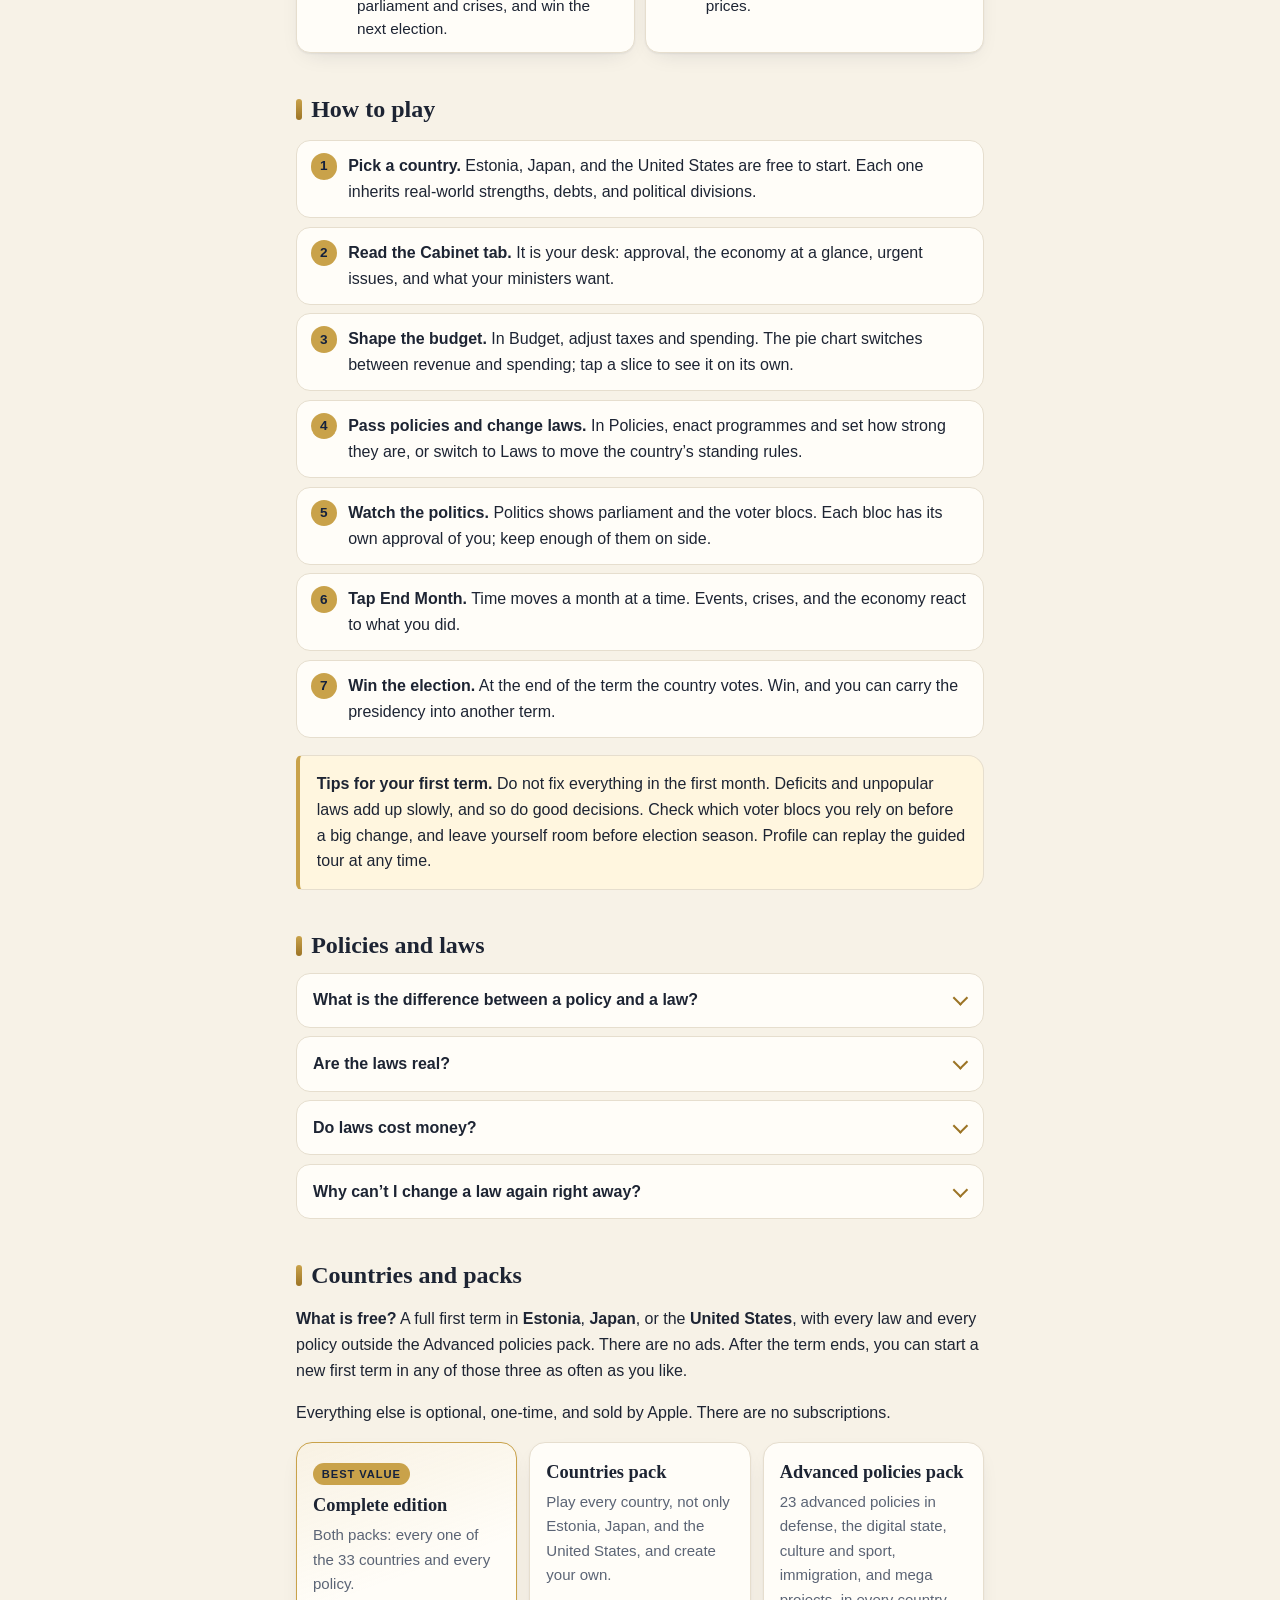
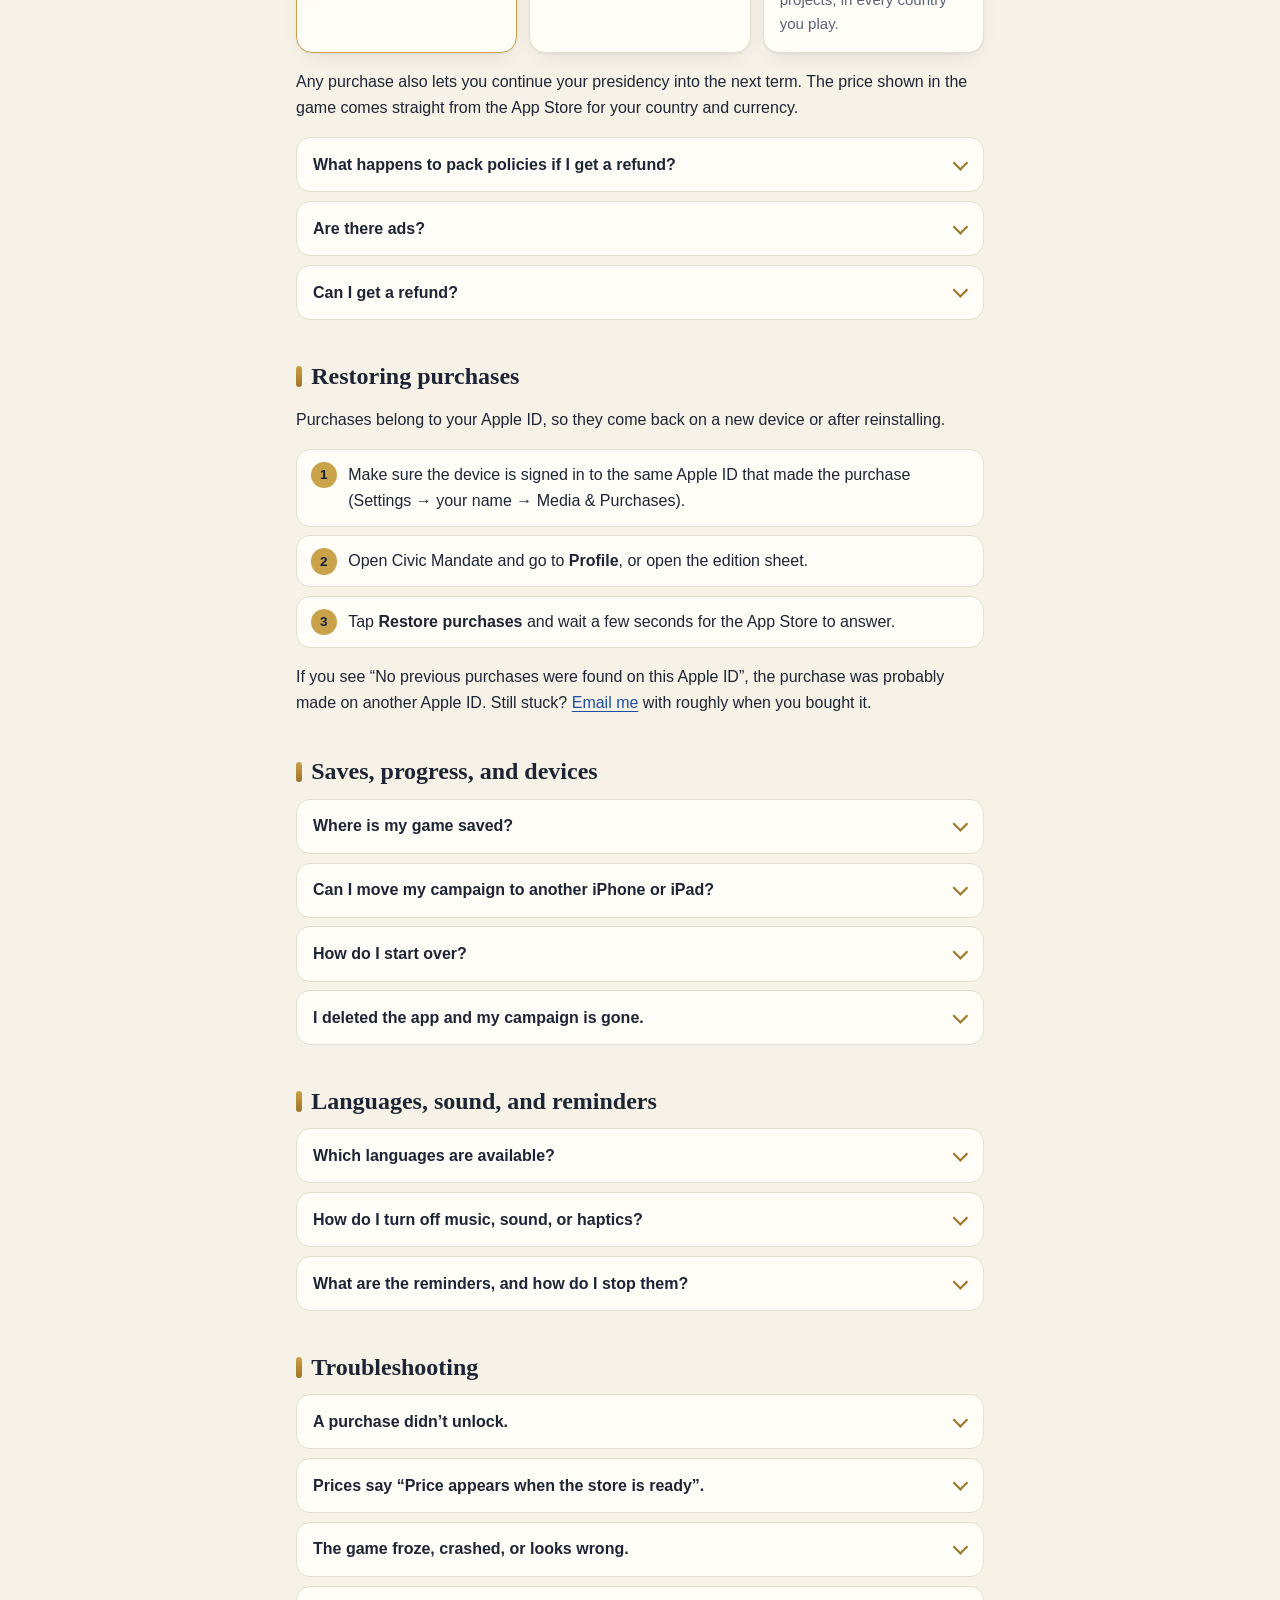
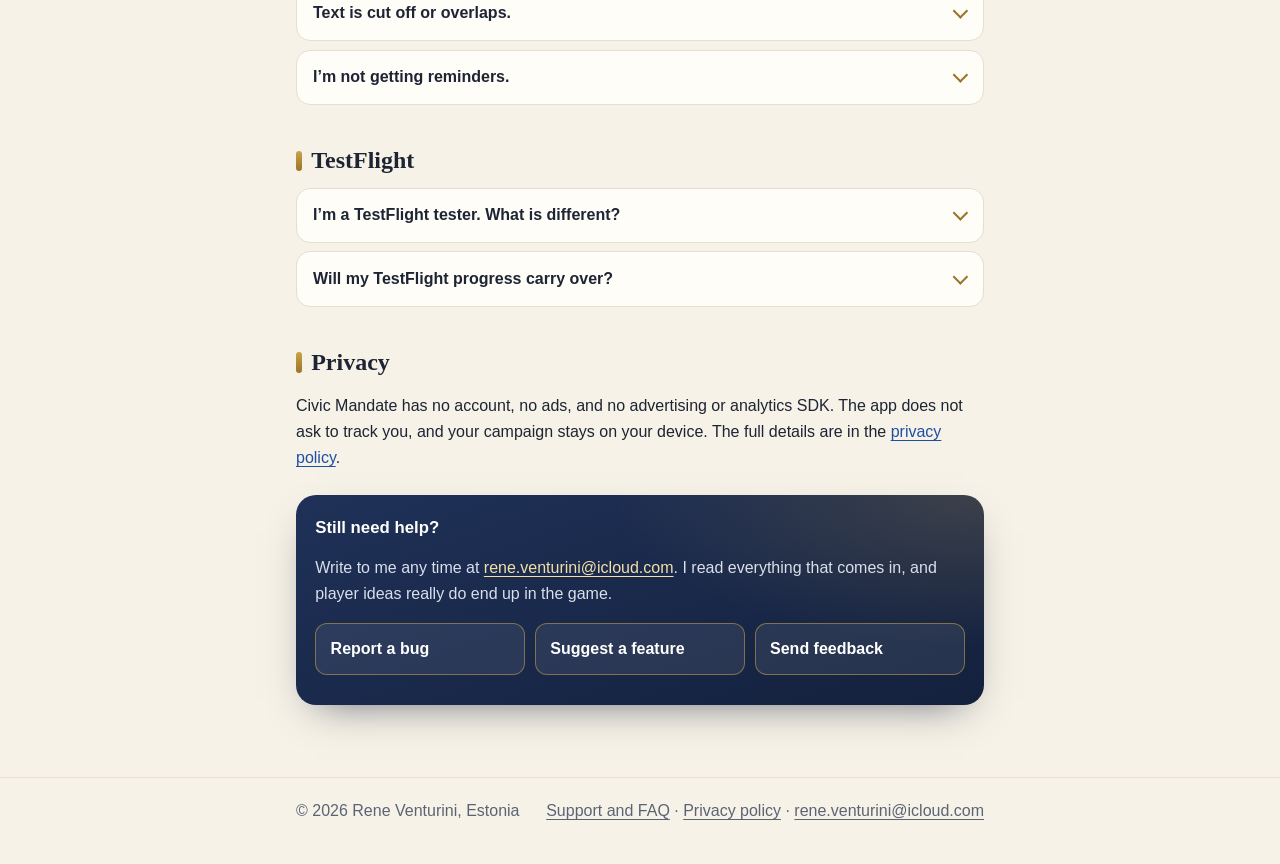
==== commit 6c82e1c5: "Support page: the Countries pack includes Create your own country Co-Authored-By: Claude Opus 5.5 (1" ====
--- a/support.html
+++ b/support.html
@@ -127,7 +127,7 @@
       </div>
       <div class="pack">
         <h3>Countries pack</h3>
-        <p>Play every country, not only Estonia, Japan, and the United States.</p>
+        <p>Play every country, not only Estonia, Japan, and the United States, and create your own.</p>
       </div>
       <div class="pack">
         <h3>Advanced policies pack</h3>
